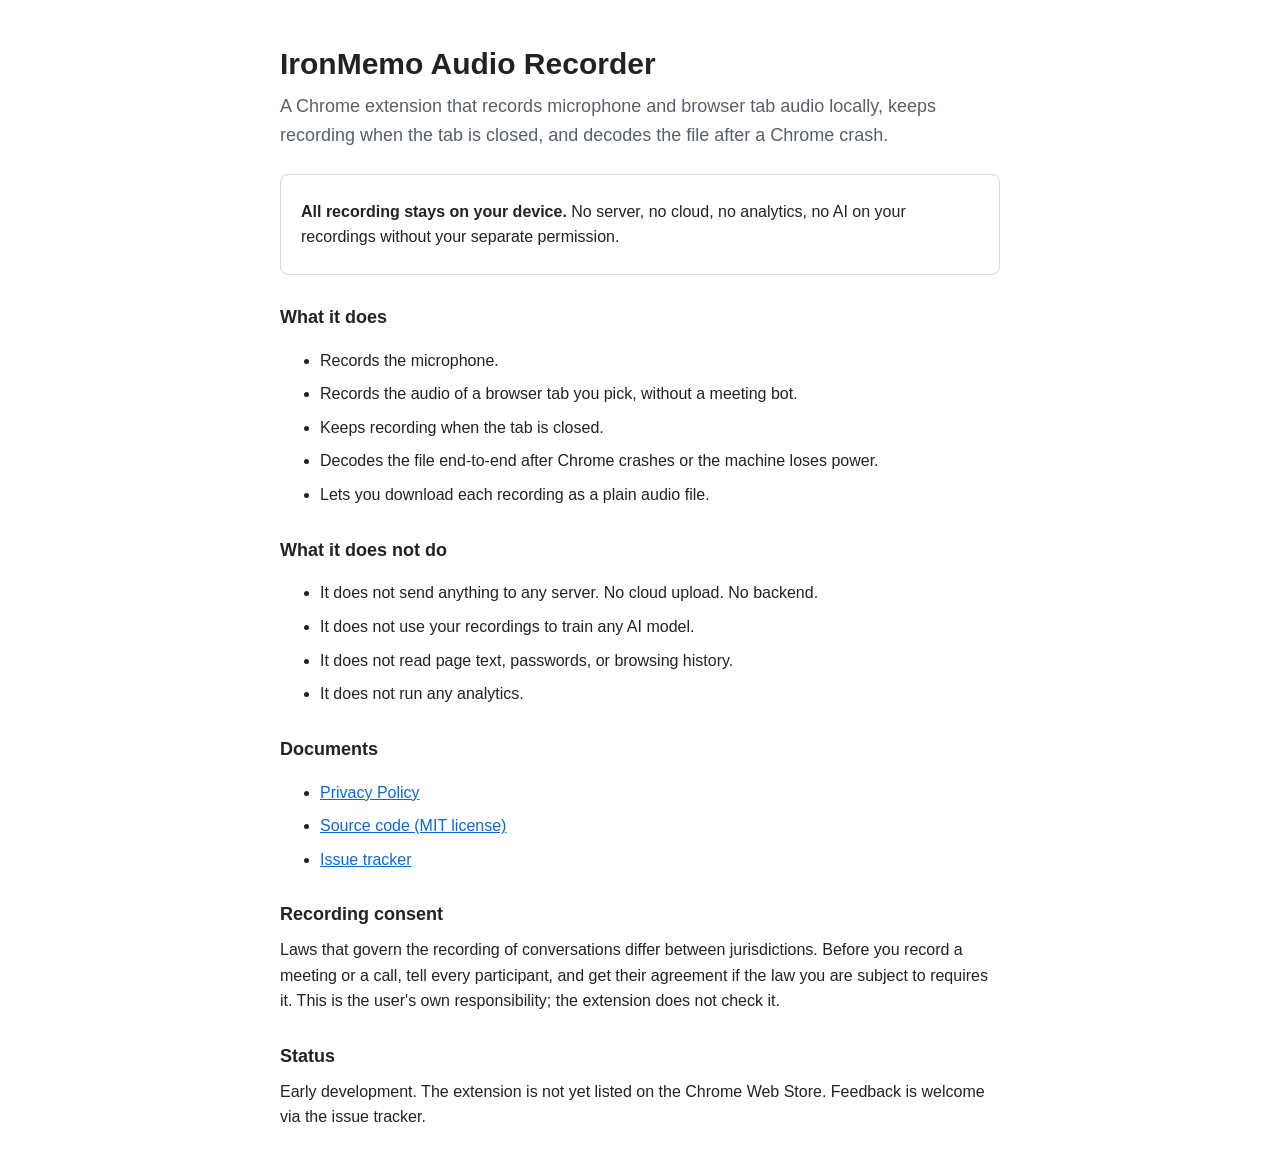
==== docs/index.html @ f0b1908b "feat(v0.4.0): CWS submission material — privacy policy, i18n, homepage, Purple Potassium fix Group G" ====
<!DOCTYPE html>
<html lang="en">
<head>
<meta charset="utf-8">
<meta name="viewport" content="width=device-width,initial-scale=1">
<title>IronMemo Audio Recorder</title>
<style>
  :root { color-scheme: light dark; }
  html { font: 16px/1.6 -apple-system, "Segoe UI", Roboto, sans-serif; }
  body { max-width: 720px; margin: 40px auto; padding: 0 20px; color: #1f2328; background: #ffffff; }
  @media (prefers-color-scheme: dark) { body { color: #e6e8ee; background: #0f1115; } }
  h1 { font-size: 30px; margin: 0 0 4px; }
  h2 { font-size: 18px; margin: 28px 0 8px; }
  p, li { margin: 8px 0; }
  a { color: #0969da; }
  @media (prefers-color-scheme: dark) { a { color: #4f7cff; } }
  code { background: rgba(120,120,120,.12); padding: 1px 5px; border-radius: 4px; font-size: 14px; }
  .lede { color: #57606a; font-size: 18px; margin: 0 0 24px; }
  @media (prefers-color-scheme: dark) { .lede { color: #97a0b0; } }
  .box { border: 1px solid rgba(120,120,120,.3); border-radius: 8px; padding: 16px 20px; margin: 20px 0; }
</style>
</head>
<body>
<h1>IronMemo Audio Recorder</h1>
<p class="lede">A Chrome extension that records microphone and browser tab audio locally, keeps recording when the tab is closed, and decodes the file after a Chrome crash.</p>

<div class="box">
  <p><strong>All recording stays on your device.</strong> No server, no cloud, no analytics, no AI on your recordings without your separate permission.</p>
</div>

<h2>What it does</h2>
<ul>
  <li>Records the microphone.</li>
  <li>Records the audio of a browser tab you pick, without a meeting bot.</li>
  <li>Keeps recording when the tab is closed.</li>
  <li>Decodes the file end-to-end after Chrome crashes or the machine loses power.</li>
  <li>Lets you download each recording as a plain audio file.</li>
</ul>

<h2>What it does not do</h2>
<ul>
  <li>It does not send anything to any server. No cloud upload. No backend.</li>
  <li>It does not use your recordings to train any AI model.</li>
  <li>It does not read page text, passwords, or browsing history.</li>
  <li>It does not run any analytics.</li>
</ul>

<h2>Documents</h2>
<ul>
  <li><a href="./privacy-policy.html">Privacy Policy</a></li>
  <li><a href="https://github.com/igorsaevets/ironmemo-recorder">Source code (MIT license)</a></li>
  <li><a href="https://github.com/igorsaevets/ironmemo-recorder/issues">Issue tracker</a></li>
</ul>

<h2>Recording consent</h2>
<p>Laws that govern the recording of conversations differ between jurisdictions. Before you record a meeting or a call, tell every participant, and get their agreement if the law you are subject to requires it. This is the user's own responsibility; the extension does not check it.</p>

<h2>Status</h2>
<p>Early development. The extension is not yet listed on the Chrome Web Store. Feedback is welcome via the issue tracker.</p>
</body>
</html>
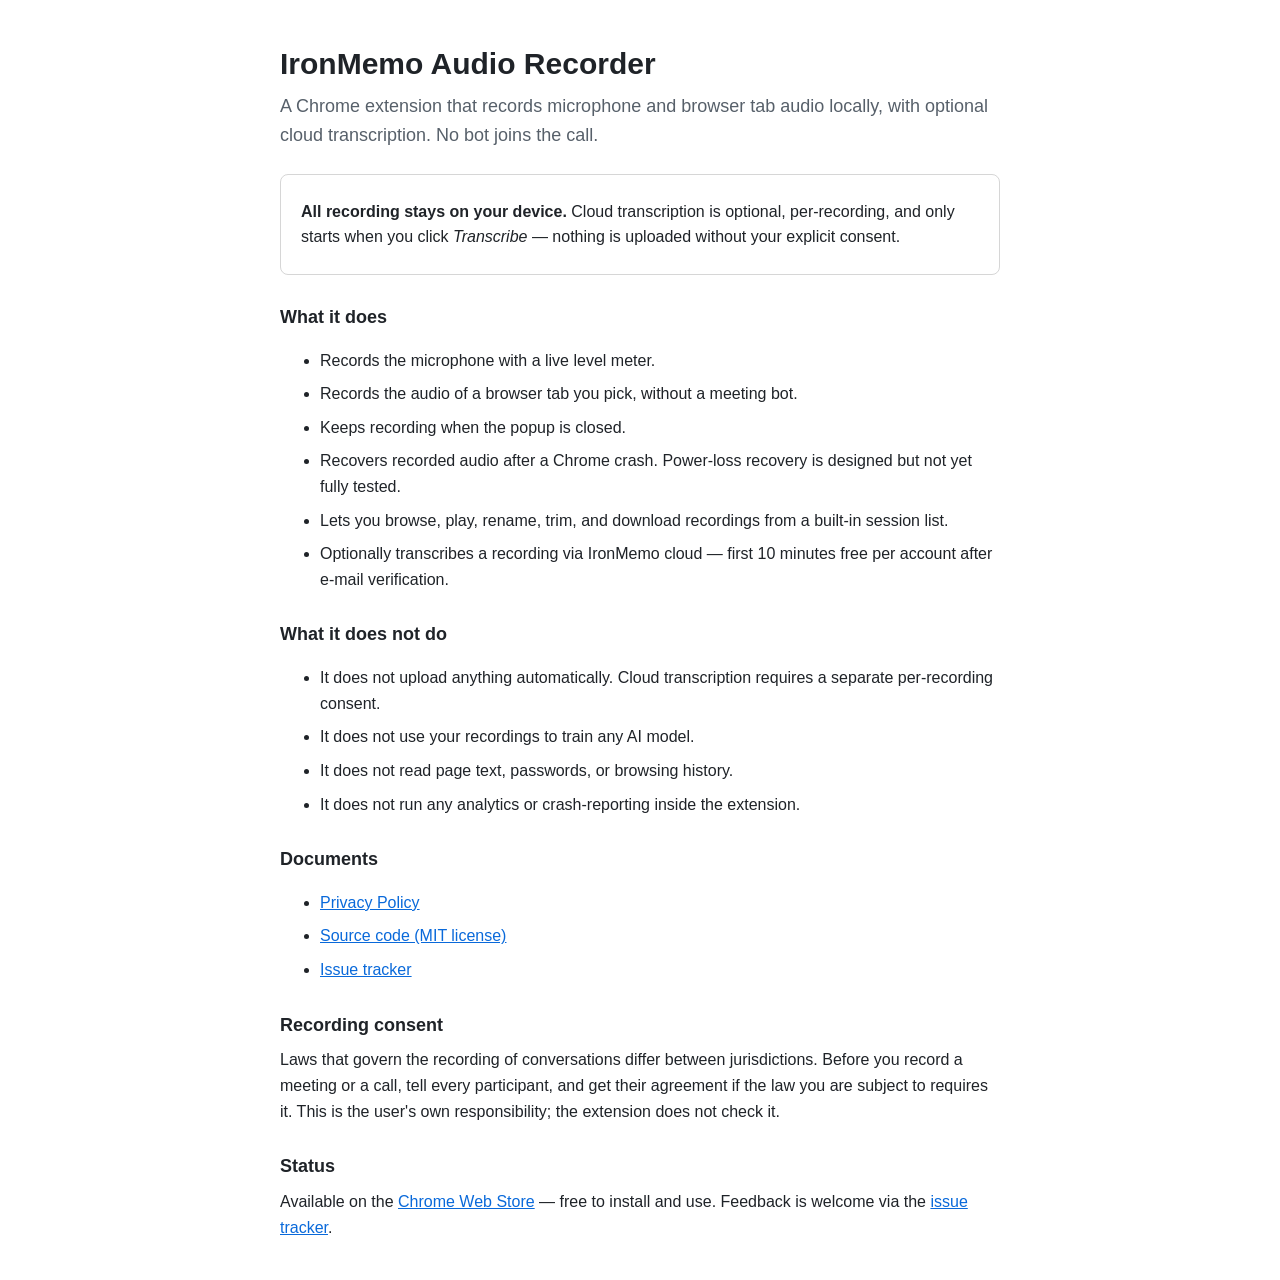
==== commit 3d6cd79b: "fix(A3): correct false and stale public claims GitHub Pages landing claimed "no cloud upload" and "n" ====
--- a/docs/index.html
+++ b/docs/index.html
@@ -22,27 +22,28 @@
 </head>
 <body>
 <h1>IronMemo Audio Recorder</h1>
-<p class="lede">A Chrome extension that records microphone and browser tab audio locally, keeps recording when the tab is closed, and decodes the file after a Chrome crash.</p>
+<p class="lede">A Chrome extension that records microphone and browser tab audio locally, with optional cloud transcription. No bot joins the call.</p>
 
 <div class="box">
-  <p><strong>All recording stays on your device.</strong> No server, no cloud, no analytics, no AI on your recordings without your separate permission.</p>
+  <p><strong>All recording stays on your device.</strong> Cloud transcription is optional, per-recording, and only starts when you click <em>Transcribe</em> — nothing is uploaded without your explicit consent.</p>
 </div>
 
 <h2>What it does</h2>
 <ul>
-  <li>Records the microphone.</li>
+  <li>Records the microphone with a live level meter.</li>
   <li>Records the audio of a browser tab you pick, without a meeting bot.</li>
-  <li>Keeps recording when the tab is closed.</li>
-  <li>Decodes the file end-to-end after Chrome crashes or the machine loses power.</li>
-  <li>Lets you download each recording as a plain audio file.</li>
+  <li>Keeps recording when the popup is closed.</li>
+  <li>Recovers recorded audio after a Chrome crash. Power-loss recovery is designed but not yet fully tested.</li>
+  <li>Lets you browse, play, rename, trim, and download recordings from a built-in session list.</li>
+  <li>Optionally transcribes a recording via IronMemo cloud — first 10 minutes free per account after e-mail verification.</li>
 </ul>
 
 <h2>What it does not do</h2>
 <ul>
-  <li>It does not send anything to any server. No cloud upload. No backend.</li>
+  <li>It does not upload anything automatically. Cloud transcription requires a separate per-recording consent.</li>
   <li>It does not use your recordings to train any AI model.</li>
   <li>It does not read page text, passwords, or browsing history.</li>
-  <li>It does not run any analytics.</li>
+  <li>It does not run any analytics or crash-reporting inside the extension.</li>
 </ul>
 
 <h2>Documents</h2>
@@ -56,6 +57,6 @@
 <p>Laws that govern the recording of conversations differ between jurisdictions. Before you record a meeting or a call, tell every participant, and get their agreement if the law you are subject to requires it. This is the user's own responsibility; the extension does not check it.</p>
 
 <h2>Status</h2>
-<p>Early development. The extension is not yet listed on the Chrome Web Store. Feedback is welcome via the issue tracker.</p>
+<p>Available on the <a href="https://chromewebstore.google.com/detail/epnajjfddhbhgabhmcaomfnjhnhjnchd">Chrome Web Store</a> — free to install and use. Feedback is welcome via the <a href="https://github.com/igorsaevets/ironmemo-recorder/issues">issue tracker</a>.</p>
 </body>
 </html>
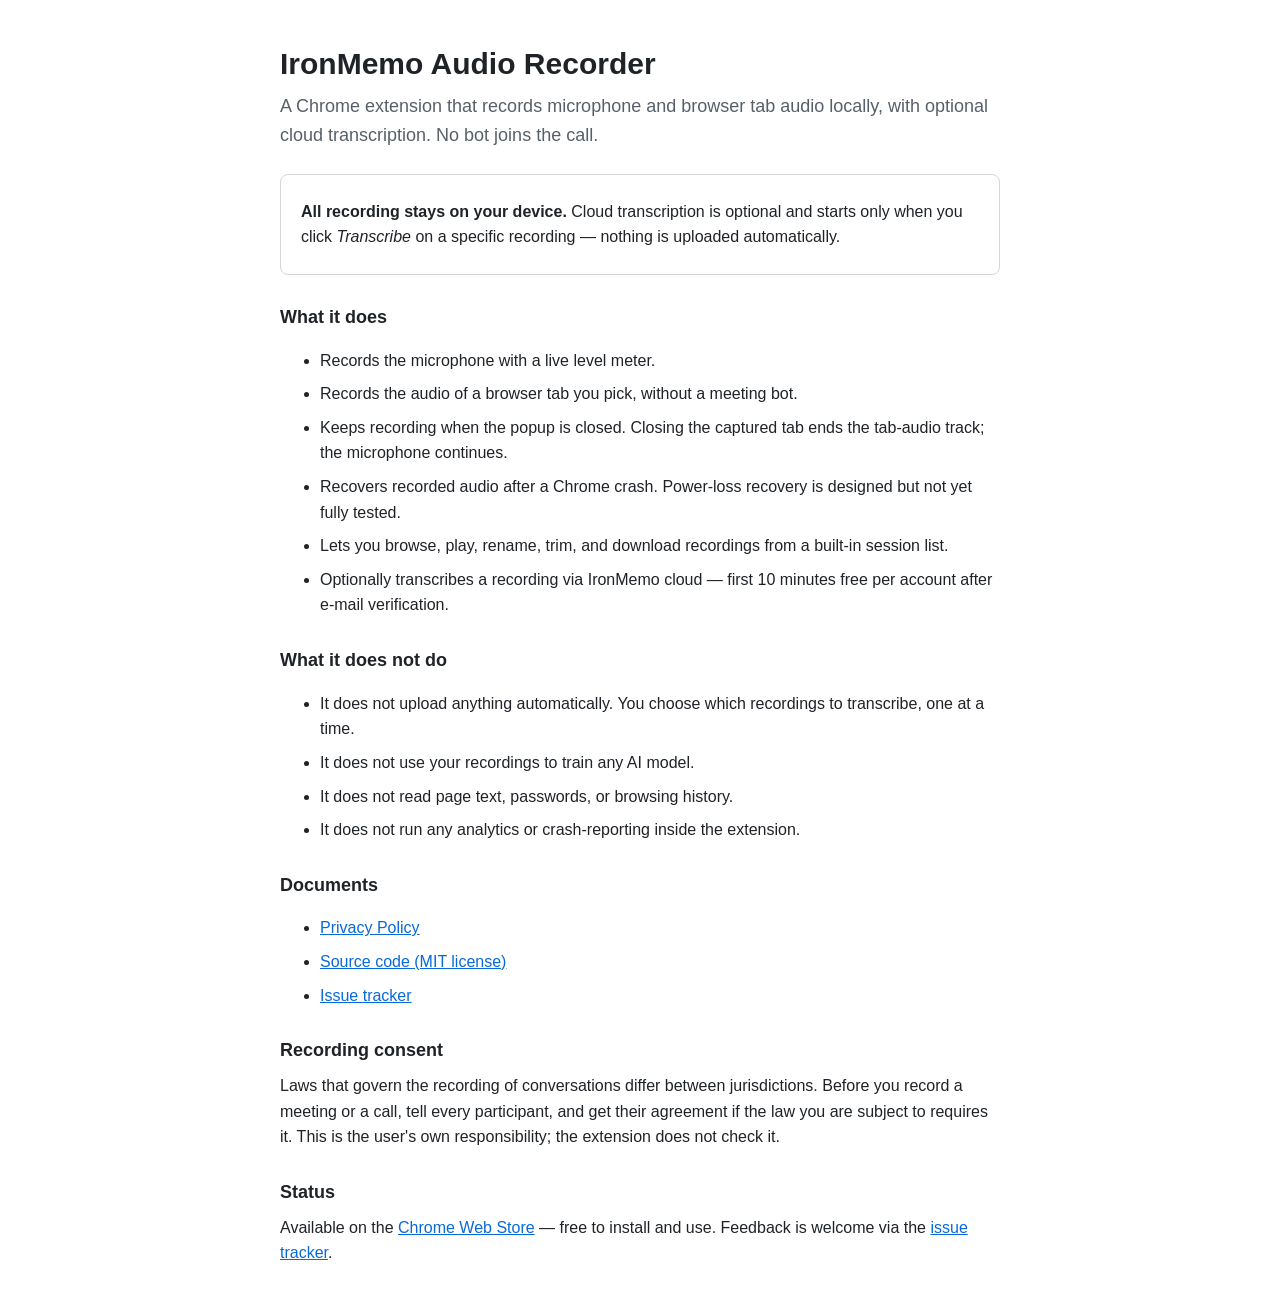
==== commit 809cf421: "fix(A3): review findings — tab-closure caveat in index.html Agy 3.8 Flash Q5: README had the tab-clo" ====
--- a/docs/index.html
+++ b/docs/index.html
@@ -25,14 +25,14 @@
 <p class="lede">A Chrome extension that records microphone and browser tab audio locally, with optional cloud transcription. No bot joins the call.</p>
 
 <div class="box">
-  <p><strong>All recording stays on your device.</strong> Cloud transcription is optional, per-recording, and only starts when you click <em>Transcribe</em> — nothing is uploaded without your explicit consent.</p>
+  <p><strong>All recording stays on your device.</strong> Cloud transcription is optional and starts only when you click <em>Transcribe</em> on a specific recording — nothing is uploaded automatically.</p>
 </div>
 
 <h2>What it does</h2>
 <ul>
   <li>Records the microphone with a live level meter.</li>
   <li>Records the audio of a browser tab you pick, without a meeting bot.</li>
-  <li>Keeps recording when the popup is closed.</li>
+  <li>Keeps recording when the popup is closed. Closing the captured tab ends the tab-audio track; the microphone continues.</li>
   <li>Recovers recorded audio after a Chrome crash. Power-loss recovery is designed but not yet fully tested.</li>
   <li>Lets you browse, play, rename, trim, and download recordings from a built-in session list.</li>
   <li>Optionally transcribes a recording via IronMemo cloud — first 10 minutes free per account after e-mail verification.</li>
@@ -40,7 +40,7 @@
 
 <h2>What it does not do</h2>
 <ul>
-  <li>It does not upload anything automatically. Cloud transcription requires a separate per-recording consent.</li>
+  <li>It does not upload anything automatically. You choose which recordings to transcribe, one at a time.</li>
   <li>It does not use your recordings to train any AI model.</li>
   <li>It does not read page text, passwords, or browsing history.</li>
   <li>It does not run any analytics or crash-reporting inside the extension.</li>
